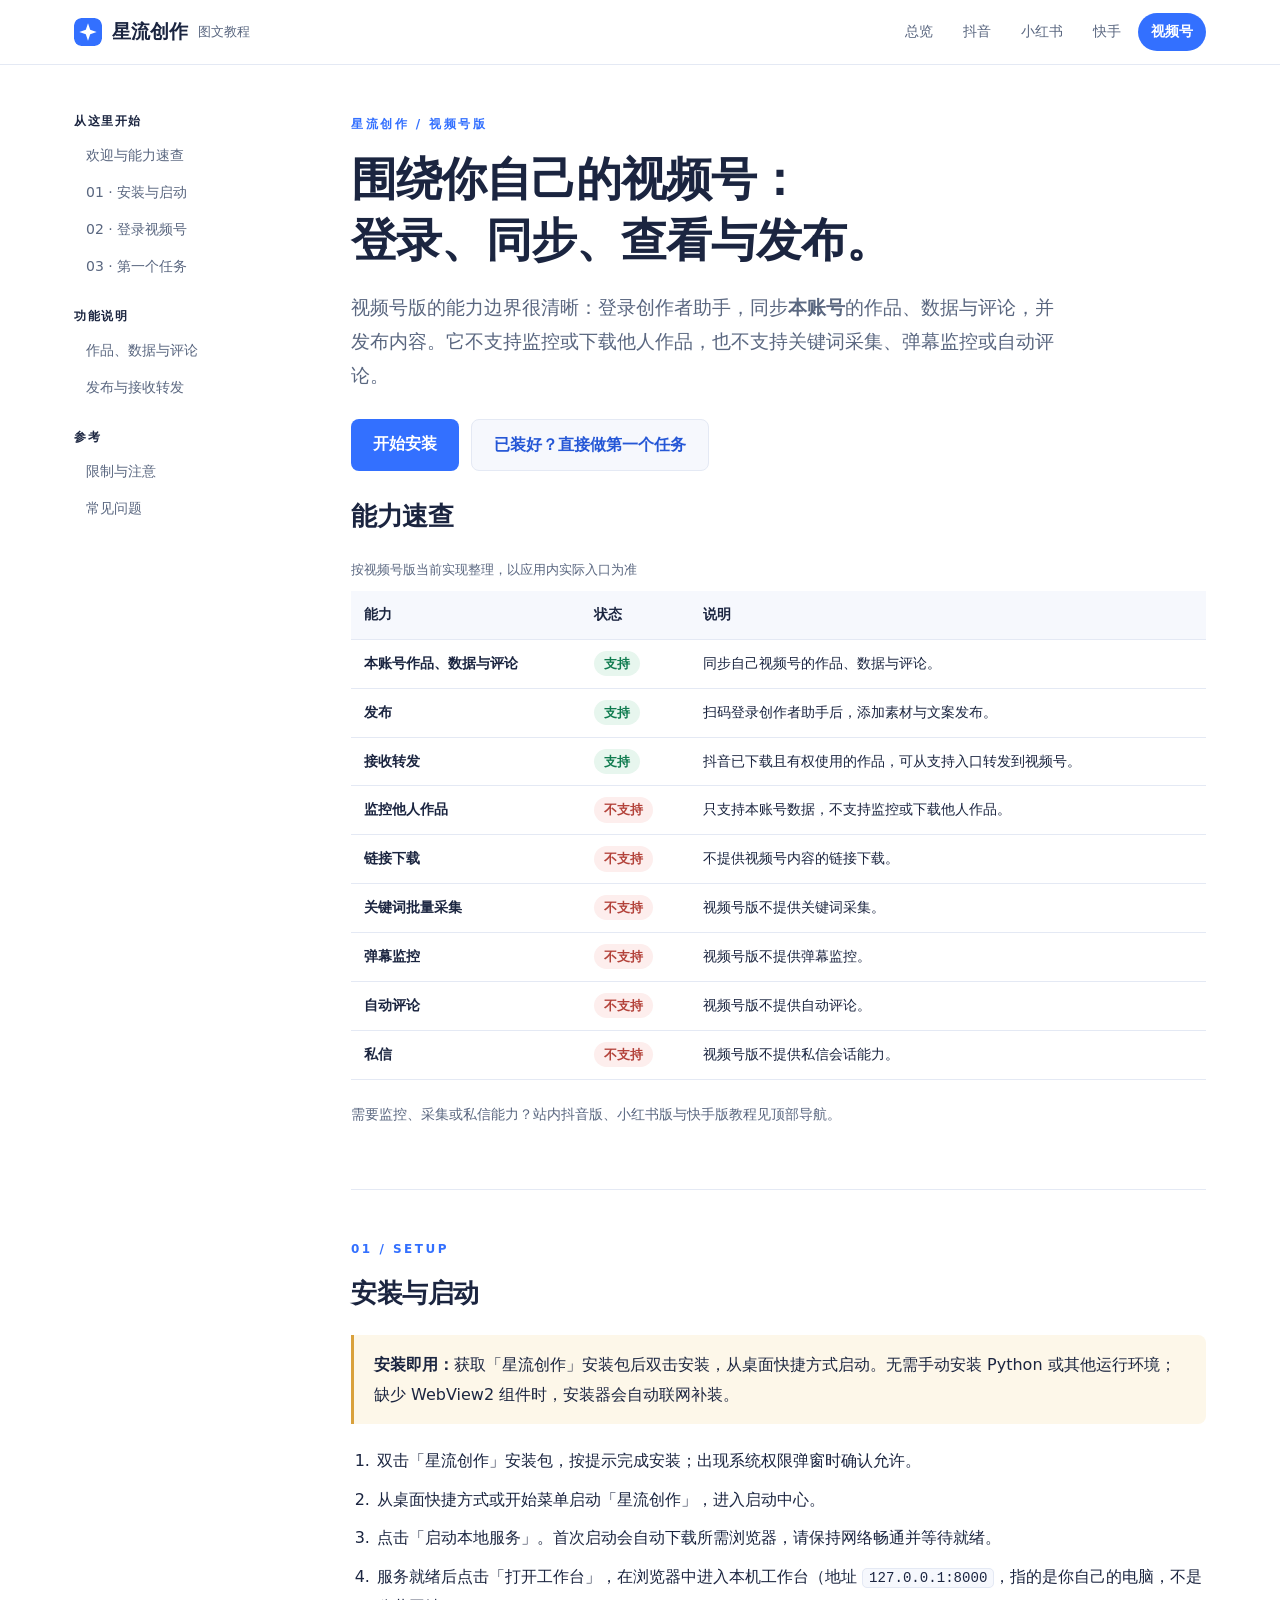
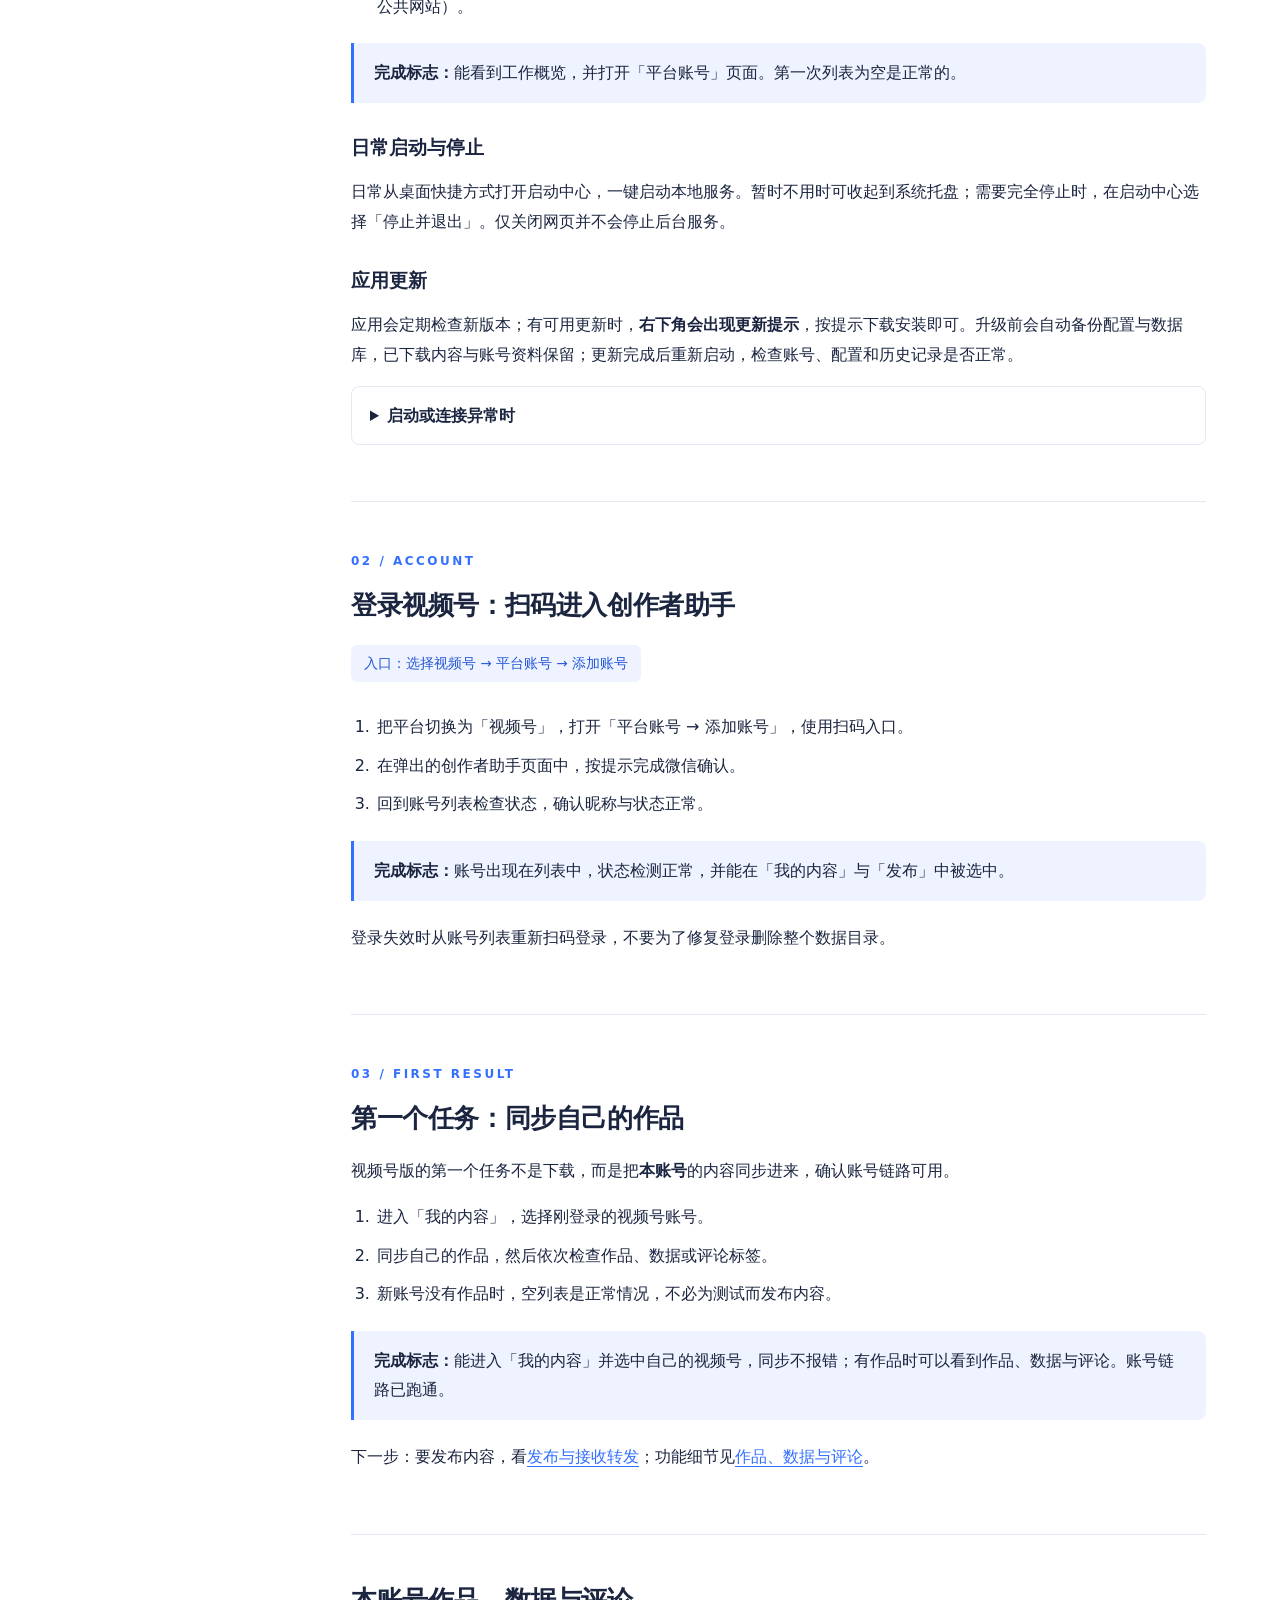
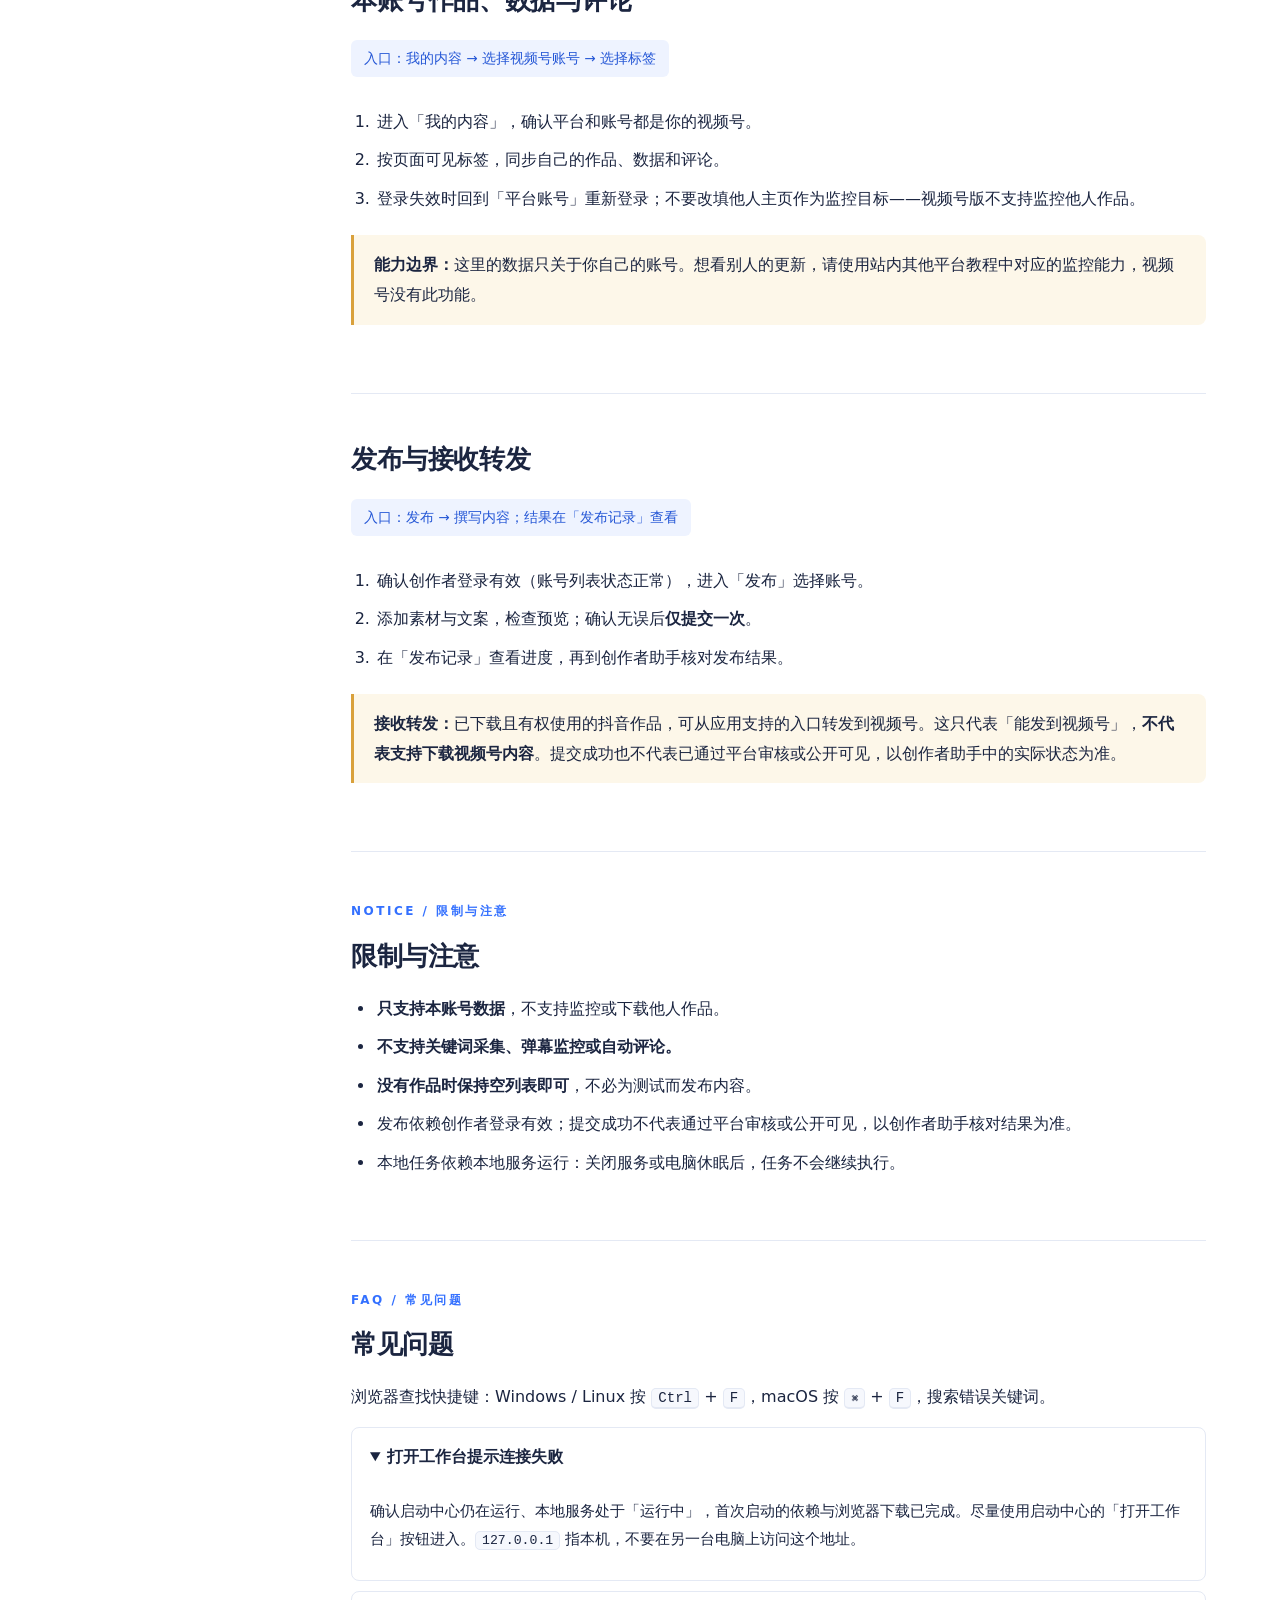
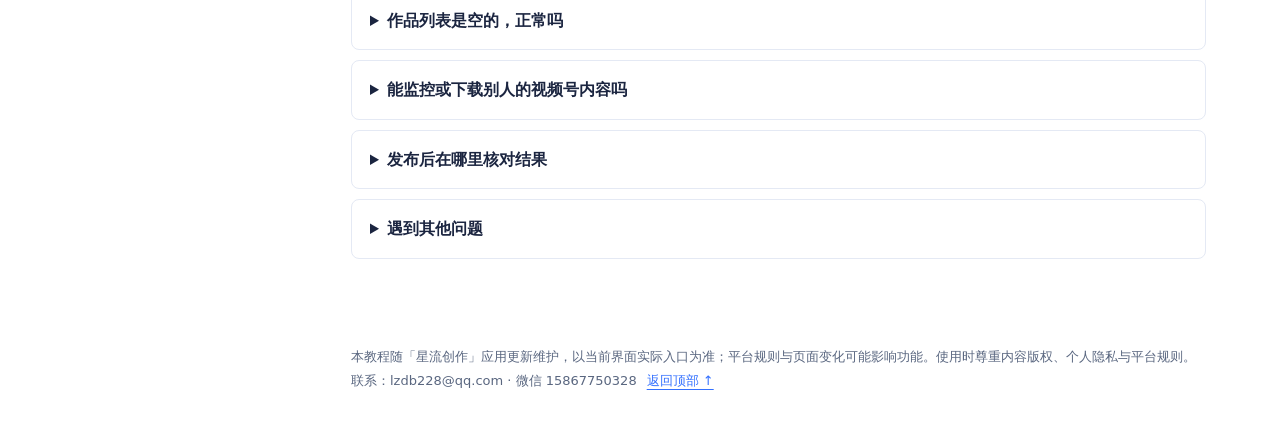
==== channels/index.html @ d93a43da "星流创作分平台图文教程站(总览+小红书/抖音/快手/视频号)" ====
<!doctype html>
<html lang="zh-CN">
<head>
<meta charset="utf-8">
<meta name="viewport" content="width=device-width, initial-scale=1">
<meta name="description" content="星流创作（视频号版）图文教程：安装启动、扫码登录创作者助手、同步本账号作品数据与评论、发布内容与接收抖音作品转发、限制说明与常见问题。">
<title>星流创作·视频号版图文教程</title>
<link rel="stylesheet" href="../assets/style.css">
</head>
<body>
<a class="skip" href="#main">跳到正文</a>
<header class="topbar">
  <div class="topbar-inner">
    <a class="brand" href="../"><svg class="logo" viewBox="0 0 24 24" aria-hidden="true"><rect width="24" height="24" rx="6.5" fill="#3370ff"/><path d="M12 4.6l1.9 5.5 5.5 1.9-5.5 1.9L12 19.4l-1.9-5.5-5.5-1.9 5.5-1.9z" fill="#fff"/></svg>星流创作<em>图文教程</em></a>
    <nav class="site-nav" aria-label="站点导航">
      <a href="../">总览</a>
      <a href="../douyin/">抖音</a>
      <a href="../xhs/">小红书</a>
      <a href="../kuaishou/">快手</a>
      <a href="#welcome" aria-current="page">视频号</a>
    </nav>
  </div>
</header>
<div class="layout">
  <aside>
    <nav class="toc" aria-label="本页目录">
      <p>从这里开始</p>
      <a href="#welcome">欢迎与能力速查</a>
      <a href="#install">01 · 安装与启动</a>
      <a href="#accounts">02 · 登录视频号</a>
      <a href="#first">03 · 第一个任务</a>
      <p>功能说明</p>
      <a href="#my-content">作品、数据与评论</a>
      <a href="#publish">发布与接收转发</a>
      <p>参考</p>
      <a href="#limits">限制与注意</a>
      <a href="#faq">常见问题</a>
    </nav>
  </aside>
  <main id="main">
    <section id="welcome">
      <div class="eyebrow">星流创作 / 视频号版</div>
      <h1>围绕你自己的视频号：<br>登录、同步、查看与发布。</h1>
      <p class="lead">视频号版的能力边界很清晰：登录创作者助手，同步<strong>本账号</strong>的作品、数据与评论，并发布内容。它不支持监控或下载他人作品，也不支持关键词采集、弹幕监控或自动评论。</p>
      <div class="actions"><a href="#install">开始安装</a><a class="ghost" href="#first">已装好？直接做第一个任务</a></div>
      <h2>能力速查</h2>
      <div class="table-scroll">
        <table>
          <caption>按视频号版当前实现整理，以应用内实际入口为准</caption>
          <thead><tr><th scope="col">能力</th><th scope="col">状态</th><th scope="col">说明</th></tr></thead>
          <tbody>
            <tr><th scope="row">本账号作品、数据与评论</th><td><span class="tag yes">支持</span></td><td>同步自己视频号的作品、数据与评论。</td></tr>
            <tr><th scope="row">发布</th><td><span class="tag yes">支持</span></td><td>扫码登录创作者助手后，添加素材与文案发布。</td></tr>
            <tr><th scope="row">接收转发</th><td><span class="tag yes">支持</span></td><td>抖音已下载且有权使用的作品，可从支持入口转发到视频号。</td></tr>
            <tr><th scope="row">监控他人作品</th><td><span class="tag no">不支持</span></td><td>只支持本账号数据，不支持监控或下载他人作品。</td></tr>
            <tr><th scope="row">链接下载</th><td><span class="tag no">不支持</span></td><td>不提供视频号内容的链接下载。</td></tr>
            <tr><th scope="row">关键词批量采集</th><td><span class="tag no">不支持</span></td><td>视频号版不提供关键词采集。</td></tr>
            <tr><th scope="row">弹幕监控</th><td><span class="tag no">不支持</span></td><td>视频号版不提供弹幕监控。</td></tr>
            <tr><th scope="row">自动评论</th><td><span class="tag no">不支持</span></td><td>视频号版不提供自动评论。</td></tr>
            <tr><th scope="row">私信</th><td><span class="tag no">不支持</span></td><td>视频号版不提供私信会话能力。</td></tr>
          </tbody>
        </table>
      </div>
      <p class="hint">需要监控、采集或私信能力？站内抖音版、小红书版与快手版教程见顶部导航。</p>
    </section>

    <section id="install">
      <div class="eyebrow">01 / SETUP</div>
      <h2>安装与启动</h2>
      <div class="note"><p><strong>安装即用：</strong>获取「星流创作」安装包后双击安装，从桌面快捷方式启动。无需手动安装 Python 或其他运行环境；缺少 WebView2 组件时，安装器会自动联网补装。</p></div>
      <ol>
        <li>双击「星流创作」安装包，按提示完成安装；出现系统权限弹窗时确认允许。</li>
        <li>从桌面快捷方式或开始菜单启动「星流创作」，进入启动中心。</li>
        <li>点击「启动本地服务」。首次启动会自动下载所需浏览器，请保持网络畅通并等待就绪。</li>
        <li>服务就绪后点击「打开工作台」，在浏览器中进入本机工作台（地址 <code>127.0.0.1:8000</code>，指的是你自己的电脑，不是公共网站）。</li>
      </ol>
      <div class="success"><p><strong>完成标志：</strong>能看到工作概览，并打开「平台账号」页面。第一次列表为空是正常的。</p></div>
      <h3>日常启动与停止</h3>
      <p>日常从桌面快捷方式打开启动中心，一键启动本地服务。暂时不用时可收起到系统托盘；需要完全停止时，在启动中心选择「停止并退出」。仅关闭网页并不会停止后台服务。</p>
      <h3>应用更新</h3>
      <p>应用会定期检查新版本；有可用更新时，<strong>右下角会出现更新提示</strong>，按提示下载安装即可。升级前会自动备份配置与数据库，已下载内容与账号资料保留；更新完成后重新启动，检查账号、配置和历史记录是否正常。</p>
      <details><summary>启动或连接异常时</summary><p>先在启动中心查看运行记录与诊断信息，确认服务状态；再按<a href="#faq">常见问题</a>排查。仍无法解决时，按文末方式导出运行日志联系我们。</p></details>
    </section>

    <section id="accounts">
      <div class="eyebrow">02 / ACCOUNT</div>
      <h2>登录视频号：扫码进入创作者助手</h2>
      <p class="path">入口：选择视频号 → 平台账号 → 添加账号</p>
      <ol>
        <li>把平台切换为「视频号」，打开「平台账号 → 添加账号」，使用扫码入口。</li>
        <li>在弹出的创作者助手页面中，按提示完成微信确认。</li>
        <li>回到账号列表检查状态，确认昵称与状态正常。</li>
      </ol>
      <div class="success"><p><strong>完成标志：</strong>账号出现在列表中，状态检测正常，并能在「我的内容」与「发布」中被选中。</p></div>
      <p>登录失效时从账号列表重新扫码登录，不要为了修复登录删除整个数据目录。</p>
    </section>

    <section id="first">
      <div class="eyebrow">03 / FIRST RESULT</div>
      <h2>第一个任务：同步自己的作品</h2>
      <p>视频号版的第一个任务不是下载，而是把<strong>本账号</strong>的内容同步进来，确认账号链路可用。</p>
      <ol>
        <li>进入「我的内容」，选择刚登录的视频号账号。</li>
        <li>同步自己的作品，然后依次检查作品、数据或评论标签。</li>
        <li>新账号没有作品时，空列表是正常情况，不必为测试而发布内容。</li>
      </ol>
      <div class="success"><p><strong>完成标志：</strong>能进入「我的内容」并选中自己的视频号，同步不报错；有作品时可以看到作品、数据与评论。账号链路已跑通。</p></div>
      <p>下一步：要发布内容，看<a href="#publish">发布与接收转发</a>；功能细节见<a href="#my-content">作品、数据与评论</a>。</p>
    </section>

    <section id="my-content">
      <h2>本账号作品、数据与评论</h2>
      <p class="path">入口：我的内容 → 选择视频号账号 → 选择标签</p>
      <ol>
        <li>进入「我的内容」，确认平台和账号都是你的视频号。</li>
        <li>按页面可见标签，同步自己的作品、数据和评论。</li>
        <li>登录失效时回到「平台账号」重新登录；不要改填他人主页作为监控目标——视频号版不支持监控他人作品。</li>
      </ol>
      <div class="note"><p><strong>能力边界：</strong>这里的数据只关于你自己的账号。想看别人的更新，请使用站内其他平台教程中对应的监控能力，视频号没有此功能。</p></div>
    </section>

    <section id="publish">
      <h2>发布与接收转发</h2>
      <p class="path">入口：发布 → 撰写内容；结果在「发布记录」查看</p>
      <ol>
        <li>确认创作者登录有效（账号列表状态正常），进入「发布」选择账号。</li>
        <li>添加素材与文案，检查预览；确认无误后<strong>仅提交一次</strong>。</li>
        <li>在「发布记录」查看进度，再到创作者助手核对发布结果。</li>
      </ol>
      <div class="note"><p><strong>接收转发：</strong>已下载且有权使用的抖音作品，可从应用支持的入口转发到视频号。这只代表「能发到视频号」，<strong>不代表支持下载视频号内容</strong>。提交成功也不代表已通过平台审核或公开可见，以创作者助手中的实际状态为准。</p></div>
    </section>

    <section id="limits">
      <div class="eyebrow">NOTICE / 限制与注意</div>
      <h2>限制与注意</h2>
      <ul>
        <li><strong>只支持本账号数据</strong>，不支持监控或下载他人作品。</li>
        <li><strong>不支持关键词采集、弹幕监控或自动评论。</strong></li>
        <li><strong>没有作品时保持空列表即可</strong>，不必为测试而发布内容。</li>
        <li>发布依赖创作者登录有效；提交成功不代表通过平台审核或公开可见，以创作者助手核对结果为准。</li>
        <li>本地任务依赖本地服务运行：关闭服务或电脑休眠后，任务不会继续执行。</li>
      </ul>
    </section>

    <section id="faq">
      <div class="eyebrow">FAQ / 常见问题</div>
      <h2>常见问题</h2>
      <p>浏览器查找快捷键：Windows / Linux 按 <kbd>Ctrl</kbd> + <kbd>F</kbd>，macOS 按 <kbd>⌘</kbd> + <kbd>F</kbd>，搜索错误关键词。</p>
      <details open><summary>打开工作台提示连接失败</summary><p>确认启动中心仍在运行、本地服务处于「运行中」，首次启动的依赖与浏览器下载已完成。尽量使用启动中心的「打开工作台」按钮进入。<code>127.0.0.1</code> 指本机，不要在另一台电脑上访问这个地址。</p></details>
      <details><summary>作品列表是空的，正常吗</summary><p>正常。视频号版只同步本账号内容；新账号或还没有发布过作品时，空列表就是真实状态，不必为测试而发布内容。登录失效时重新扫码登录即可。</p></details>
      <details><summary>能监控或下载别人的视频号内容吗</summary><p>不能。视频号版只支持本账号的作品、数据与评论，不提供他人作品的监控或下载；关键词采集、弹幕监控与自动评论也不在支持范围内。</p></details>
      <details><summary>发布后在哪里核对结果</summary><p>在「发布记录」查看进度，并到微信「创作者助手」核对作品与审核状态；提示「结果待确认」时先核对，不要重复提交，以免重复发布。</p></details>
      <details><summary>遇到其他问题</summary><p>打开<strong>设置 → 运行日志</strong>，导出日志文件，连同系统版本、星流创作版本与复现步骤，发送至邮箱 <strong>lzdb228@qq.com</strong>，或添加微信 <strong>15867750328</strong>。发送前注意隐藏 Cookie、Token、手机号与带签名参数的链接。</p></details>
    </section>

    <footer>本教程随「星流创作」应用更新维护，以当前界面实际入口为准；平台规则与页面变化可能影响功能。使用时尊重内容版权、个人隐私与平台规则。联系：lzdb228@qq.com · 微信 15867750328<a href="#welcome">返回顶部 ↑</a></footer>
  </main>
</div>
</body>
</html>
---- assets/style.css ----
/* 星流创作 · 图文教程站 · 共享样式 */
:root{
  color-scheme:light;
  --brand:#3370ff;
  --brand-dark:#2557d6;
  --brand-soft:#eef3ff;
  --ink:#1b2540;
  --muted:#5a6780;
  --line:#e4e9f4;
  --paper:#fff;
  --soft:#f6f8fd;
  --warn-line:#d9a13c;
  --warn-bg:#fdf7e9;
}
*{box-sizing:border-box}
html{scroll-behavior:smooth;scroll-padding-top:88px}
body{margin:0;background:var(--paper);color:var(--ink);font-family:system-ui,-apple-system,"Segoe UI","Microsoft YaHei",sans-serif;font-size:16px;line-height:1.85}
a{color:var(--brand);text-underline-offset:4px}
a:hover{color:var(--brand-dark);text-decoration-thickness:2px}
a:focus-visible,summary:focus-visible{outline:3px solid var(--brand);outline-offset:3px;border-radius:4px}
code,kbd{font-family:Consolas,"SFMono-Regular",Menlo,monospace;font-size:.88em;background:var(--soft);border:1px solid var(--line);padding:1px 6px;border-radius:5px;overflow-wrap:anywhere}
kbd{border-bottom-width:2px}
pre{padding:16px 20px;background:#17203a;color:#e8edfb;border-radius:9px;overflow:auto;line-height:1.8}
pre code{background:transparent;border:0;color:inherit;padding:0;overflow-wrap:normal}
.skip{position:absolute;left:-999px;top:0;z-index:50;background:var(--paper);padding:10px 16px;border:2px solid var(--brand)}
.skip:focus{left:12px;top:12px}

/* 顶部固定导航 */
.topbar{position:sticky;top:0;z-index:20;background:rgba(255,255,255,.94);border-bottom:1px solid var(--line);backdrop-filter:blur(8px)}
.topbar-inner{max-width:1180px;margin:0 auto;display:flex;align-items:center;justify-content:space-between;gap:12px 20px;padding:10px 24px;min-height:64px}
.brand{display:flex;align-items:center;gap:10px;font-weight:800;font-size:19px;color:var(--ink);text-decoration:none;white-space:nowrap}
.brand:hover{color:var(--brand-dark)}
.brand .logo{width:28px;height:28px;flex:none;border-radius:7px}
.brand em{font-style:normal;font-weight:500;font-size:13px;color:var(--muted)}
.site-nav{display:flex;align-items:center;gap:4px;flex-wrap:wrap;font-size:14px}
.site-nav a{padding:6px 13px;border-radius:999px;text-decoration:none;color:var(--muted);font-weight:500;white-space:nowrap}
.site-nav a:hover{color:var(--brand);background:var(--brand-soft)}
.site-nav a[aria-current="page"]{color:#fff;background:var(--brand);font-weight:600}

/* 版心 */
.wrap{max-width:980px;margin:0 auto;padding:0 24px}
.layout{max-width:1180px;margin:0 auto;display:grid;grid-template-columns:225px minmax(0,1fr);gap:52px;padding:0 24px}
main{min-width:0;padding-bottom:44px}

/* 平台页目录 */
.toc{position:sticky;top:88px;align-self:start;max-height:calc(100vh - 110px);overflow-y:auto;padding:22px 12px 26px 0;font-size:14px}
.toc p{margin:20px 0 6px;font-size:12px;font-weight:700;letter-spacing:1.5px;color:var(--ink)}
.toc p:first-child{margin-top:0}
.toc a{display:block;padding:5px 10px;margin:1px 0;text-decoration:none;color:var(--muted);border-left:2px solid transparent;border-radius:0 6px 6px 0}
.toc a:hover{color:var(--brand);background:var(--soft);border-color:var(--brand)}

/* 版式 */
section{padding:46px 0;border-bottom:1px solid var(--line);scroll-margin-top:12px}
section:last-of-type{border-bottom:0}
.hero{padding-top:58px}
.eyebrow{margin:2px 0 14px;color:var(--brand);font-size:12px;font-weight:750;letter-spacing:2.5px}
h1{font-size:clamp(30px,4.4vw,46px);line-height:1.32;letter-spacing:-1px;margin:14px 0 20px}
h2{font-size:26px;line-height:1.5;letter-spacing:-.4px;margin:0 0 18px}
h3{font-size:18.5px;margin:28px 0 10px}
p{margin:12px 0 16px}
.lead{font-size:18.5px;color:var(--muted);max-width:720px}
.hint{font-size:13.5px;color:var(--muted)}
.path{display:inline-block;margin:2px 0 14px;font-size:13.5px;color:var(--brand-dark);background:var(--brand-soft);border-radius:6px;padding:6px 13px}
.actions{display:flex;flex-wrap:wrap;gap:12px;margin:26px 0}
.actions a{display:inline-block;padding:10px 22px;border-radius:8px;background:var(--brand);color:#fff;text-decoration:none;font-weight:650}
.actions a:hover{background:var(--brand-dark);color:#fff}
.actions a.ghost{background:var(--soft);color:var(--brand-dark);border:1px solid var(--line)}
.actions a.ghost:hover{border-color:var(--brand)}
.note,.success{margin:22px 0;padding:15px 20px;border-radius:0 8px 8px 0}
.note{border-left:3px solid var(--warn-line);background:var(--warn-bg)}
.success{border-left:3px solid var(--brand);background:var(--brand-soft)}
.note>p:first-child,.success>p:first-child{margin-top:0}
.note>p:last-child,.success>p:last-child{margin-bottom:0}
ol,ul{padding-left:24px}
li{margin:9px 0;padding-left:2px}
dl.terms{display:grid;grid-template-columns:120px 1fr;gap:12px 18px;margin:22px 0}
dl.terms dt{font-weight:700}
dl.terms dd{margin:0;color:var(--muted)}

/* 表格与标记 */
.table-scroll{overflow-x:auto;margin:22px 0}
table{border-collapse:collapse;width:100%;font-size:14px;min-width:520px}
caption{text-align:left;color:var(--muted);font-size:13px;padding-bottom:9px}
th,td{padding:11px 13px;text-align:left;border-bottom:1px solid var(--line);vertical-align:top}
thead th{background:var(--soft);font-weight:650}
tbody th{font-weight:600;white-space:nowrap}
.tag{display:inline-block;font-size:12.5px;font-weight:650;border-radius:999px;padding:1px 10px;white-space:nowrap}
.tag.yes{color:#0f7b4f;background:#e7f6ee}
.tag.no{color:#b3423a;background:#fdeeed}
.cell-note{display:block;font-size:12.5px;color:var(--muted);margin-top:4px}

/* 折叠面板(常见问题) */
details{border:1px solid var(--line);border-radius:8px;margin:10px 0;padding:0 18px;background:#fff}
summary{padding:14px 0;cursor:pointer;font-weight:600}
details[open]{padding-bottom:10px}
details p{font-size:15px}

/* 总览页平台卡片 */
.platform-grid{display:grid;grid-template-columns:repeat(2,minmax(0,1fr));gap:16px;margin:30px 0}
.platform-card{display:flex;gap:16px;align-items:flex-start;padding:22px;border:1px solid var(--line);border-radius:12px;background:var(--soft);text-decoration:none;color:var(--ink)}
.platform-card:hover{border-color:var(--brand);box-shadow:0 6px 18px rgba(51,112,255,.12)}
.platform-card .icon{flex:none;width:46px;height:46px;border-radius:11px;background:var(--brand);color:#fff;display:flex;align-items:center;justify-content:center}
.platform-card .icon svg{width:24px;height:24px}
.platform-card .card-body{min-width:0}
.platform-card strong{display:block;font-size:19px;margin-bottom:3px}
.platform-card .desc{display:block;font-size:14px;color:var(--muted);line-height:1.7}
.platform-card .go{display:block;margin-top:8px;font-size:14px;font-weight:650;color:var(--brand)}

footer{padding-top:30px;font-size:13px;color:var(--muted)}
footer a{margin-left:10px}

/* 响应式 */
@media(max-width:920px){
  .layout{display:block}
  .toc{position:static;max-height:none;display:flex;flex-wrap:wrap;gap:4px 6px;padding:16px 0 20px;border-bottom:1px solid var(--line)}
  .toc p{flex-basis:100%;margin:12px 0 2px}
  .toc a{background:var(--soft);border:0;border-radius:6px;padding:5px 9px;font-size:13px}
}
@media(max-width:680px){
  html{scroll-padding-top:150px}
  .topbar-inner{flex-direction:column;align-items:flex-start;gap:8px;padding:12px 20px}
  .platform-grid{grid-template-columns:1fr}
  section{padding:34px 0}
  h2{font-size:22px}
  .lead{font-size:17px}
  dl.terms{grid-template-columns:1fr;gap:2px 0}
  dl.terms dd{margin-bottom:12px}
  .actions{flex-direction:column;align-items:stretch}
  table{min-width:460px}
}
@media print{
  .topbar,.toc,.actions,.skip{display:none}
  .layout,.wrap{display:block;max-width:none;padding:0}
  section{padding:18px 0}
  details{break-inside:avoid}
  pre{white-space:pre-wrap}
  a{color:inherit}
}
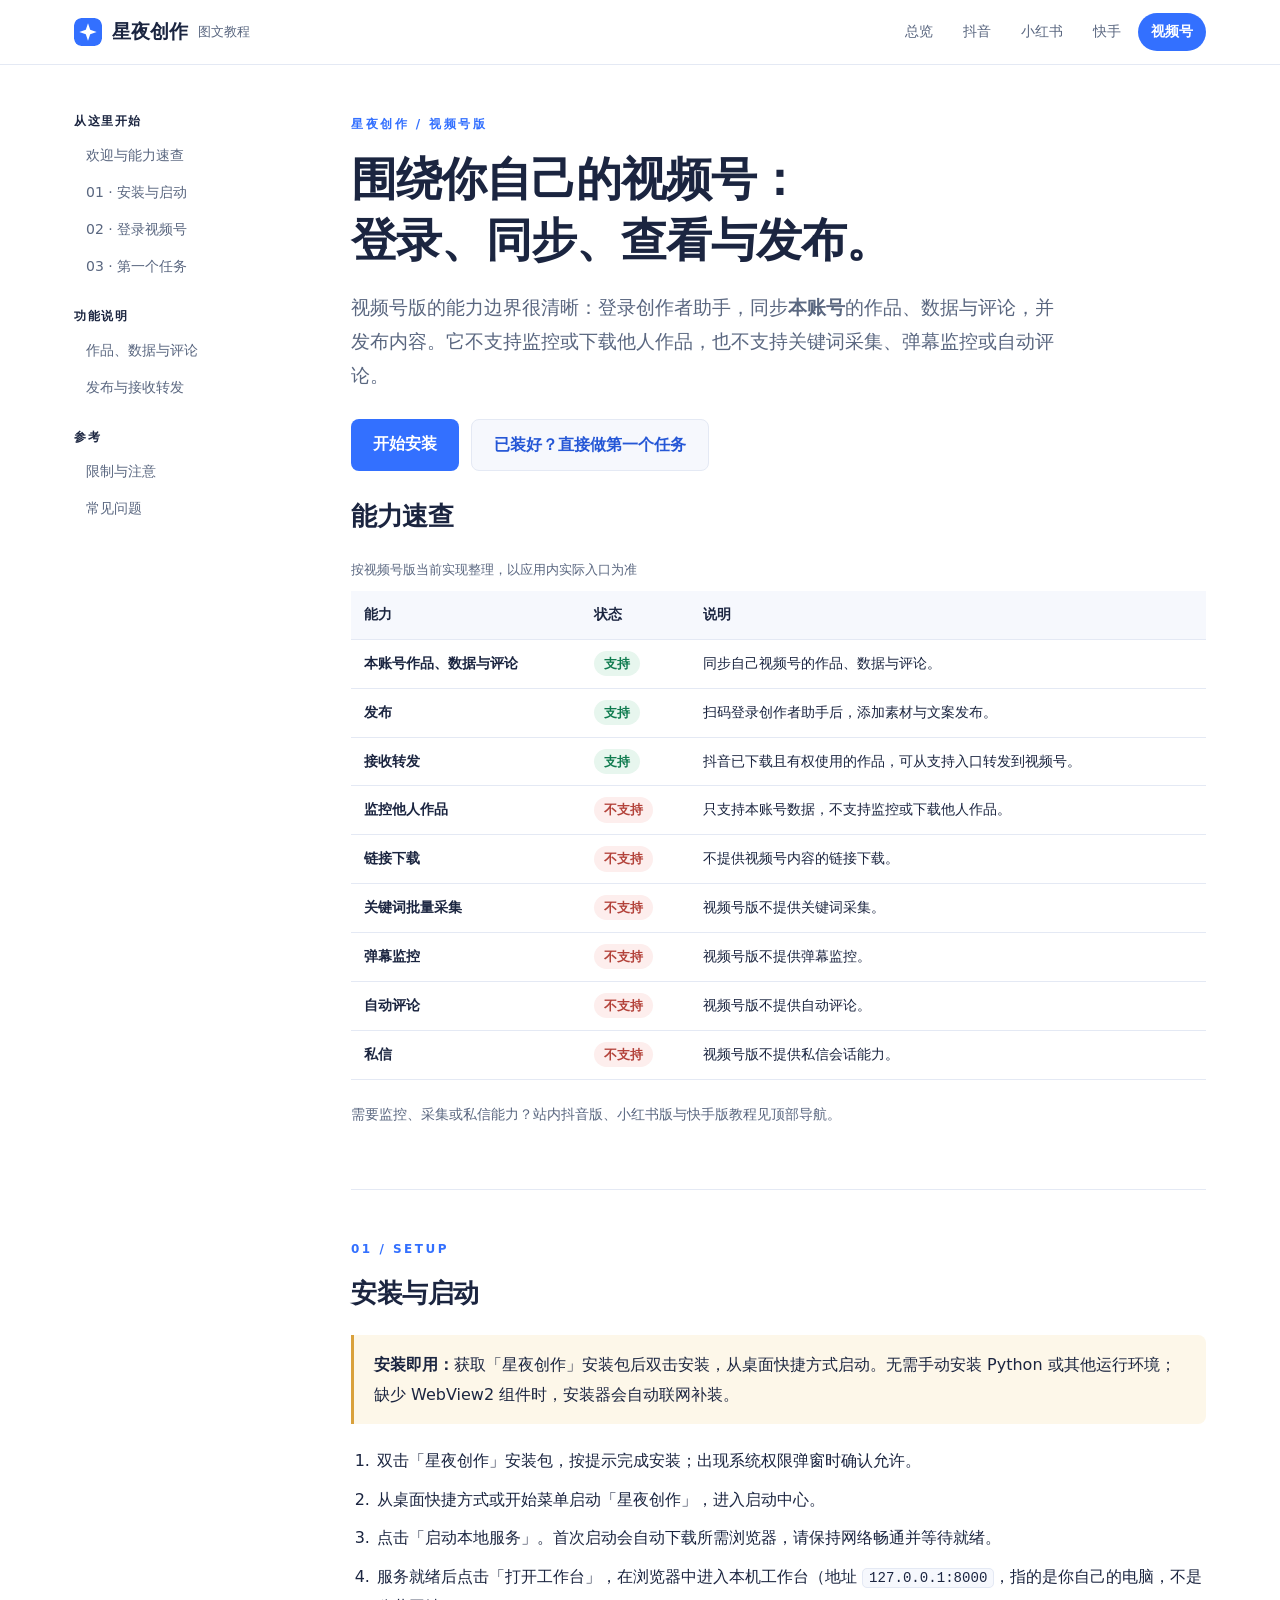
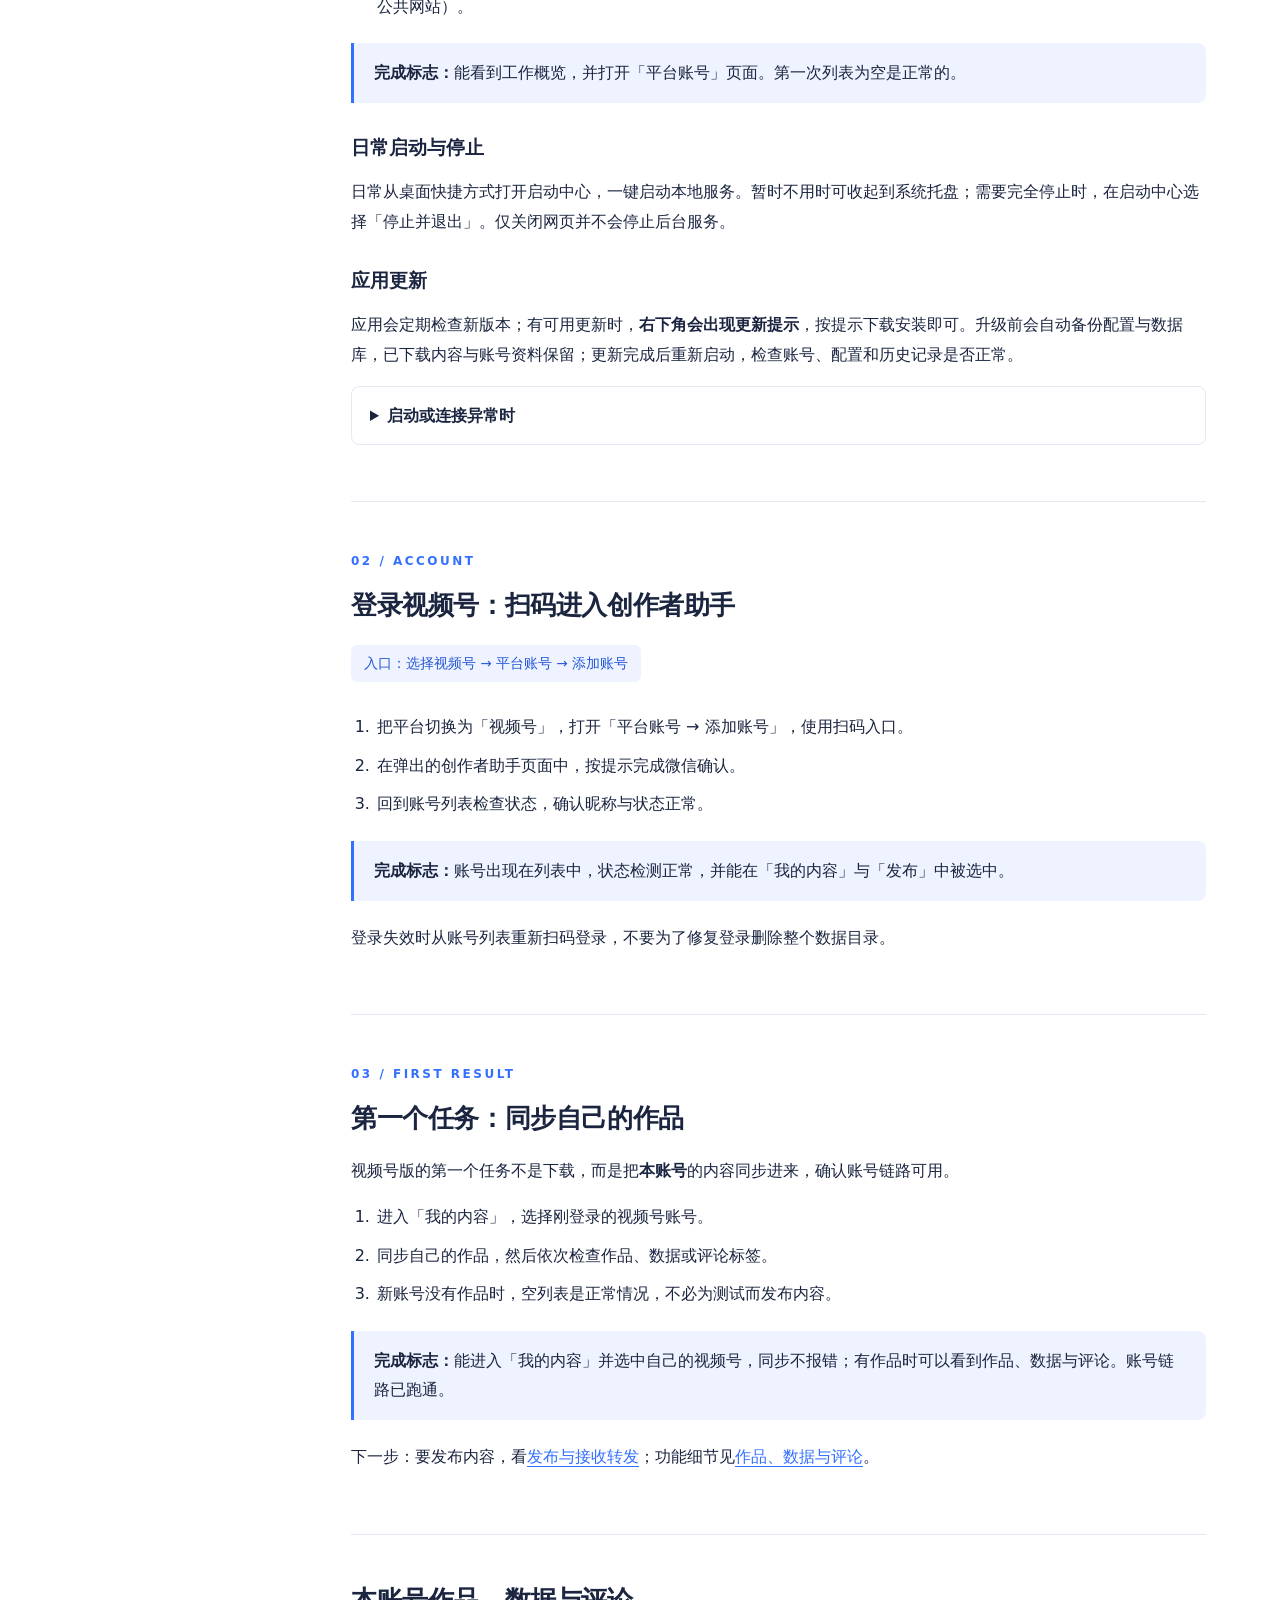
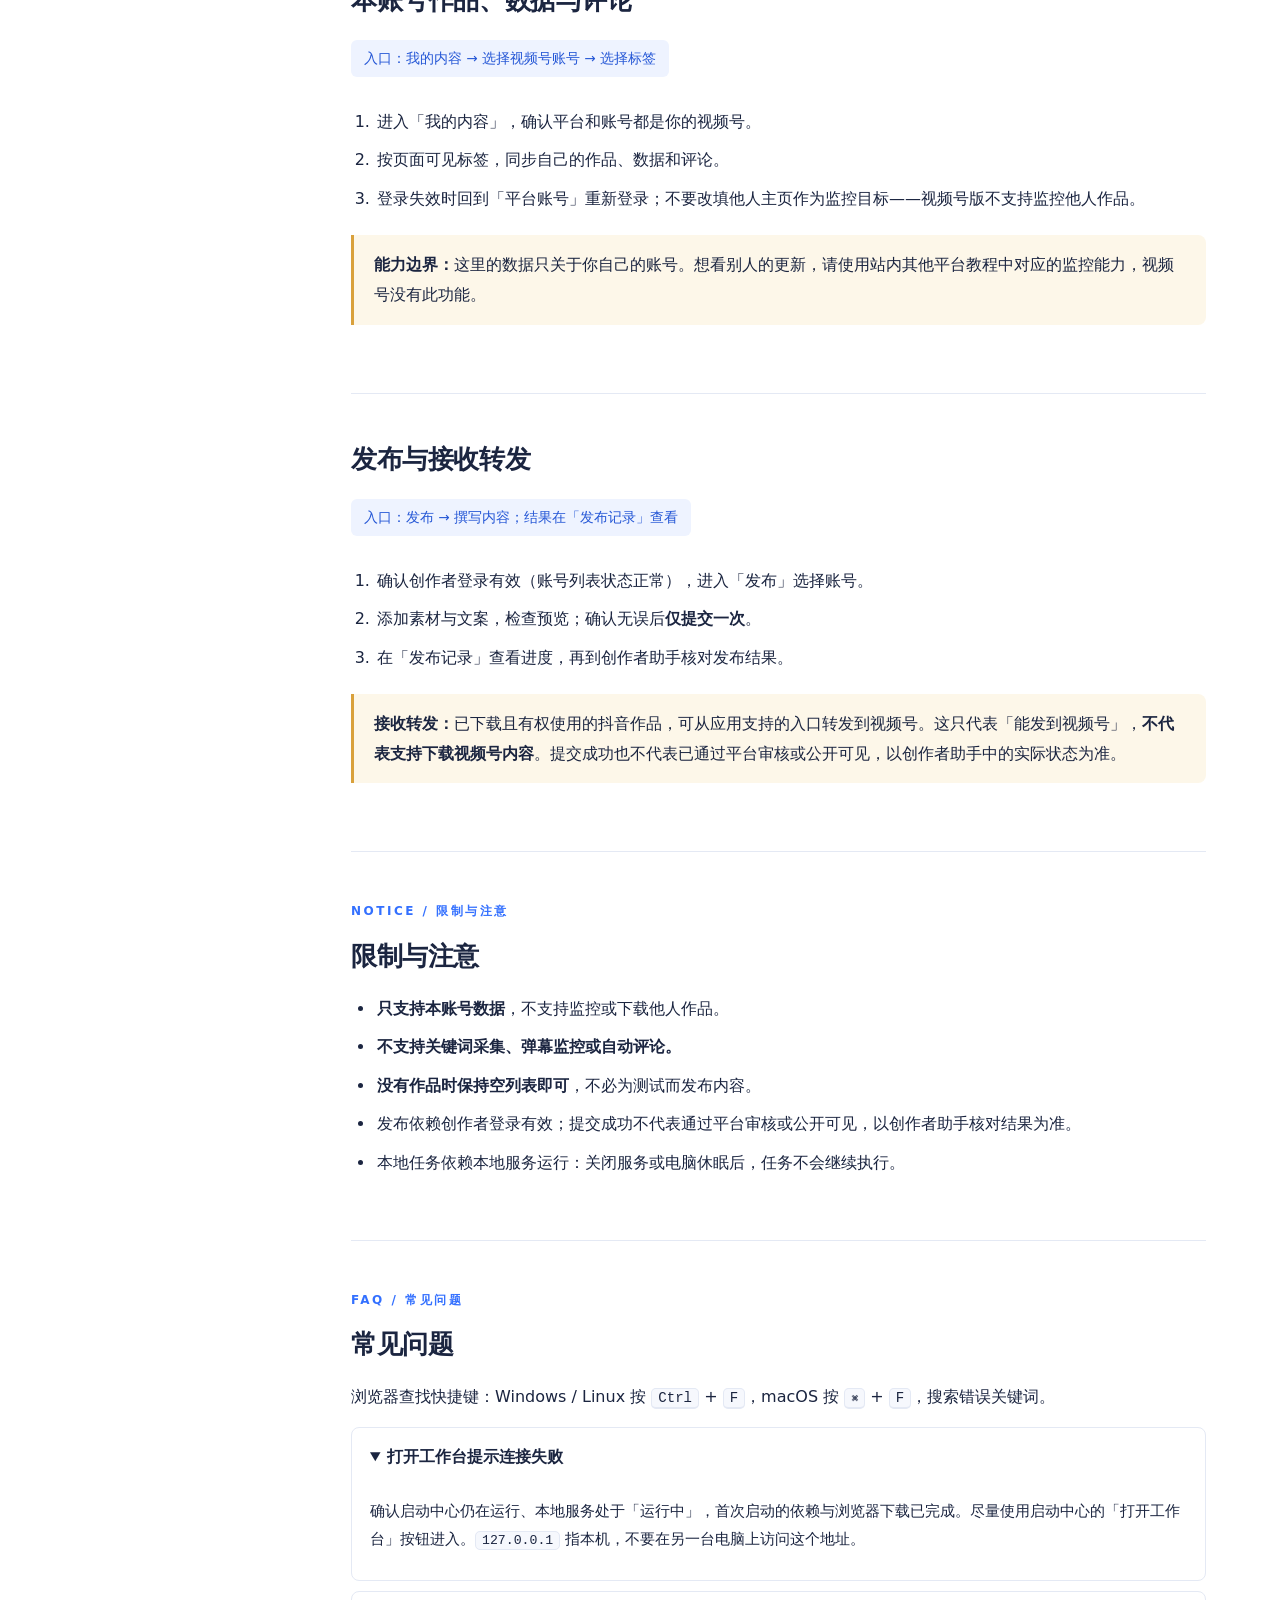
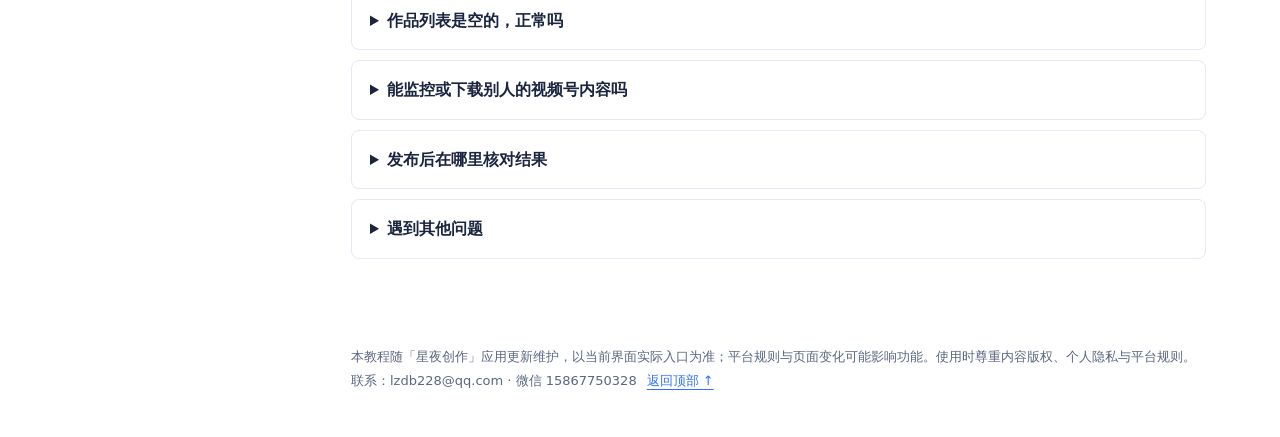
==== commit df31e5f4: "品牌切换:星流创作→星夜创作(同步 brain 正本 64ee8155f)" ====
--- a/channels/index.html
+++ b/channels/index.html
@@ -3,15 +3,15 @@
 <head>
 <meta charset="utf-8">
 <meta name="viewport" content="width=device-width, initial-scale=1">
-<meta name="description" content="星流创作（视频号版）图文教程：安装启动、扫码登录创作者助手、同步本账号作品数据与评论、发布内容与接收抖音作品转发、限制说明与常见问题。">
-<title>星流创作·视频号版图文教程</title>
+<meta name="description" content="星夜创作（视频号版）图文教程：安装启动、扫码登录创作者助手、同步本账号作品数据与评论、发布内容与接收抖音作品转发、限制说明与常见问题。">
+<title>星夜创作·视频号版图文教程</title>
 <link rel="stylesheet" href="../assets/style.css">
 </head>
 <body>
 <a class="skip" href="#main">跳到正文</a>
 <header class="topbar">
   <div class="topbar-inner">
-    <a class="brand" href="../"><svg class="logo" viewBox="0 0 24 24" aria-hidden="true"><rect width="24" height="24" rx="6.5" fill="#3370ff"/><path d="M12 4.6l1.9 5.5 5.5 1.9-5.5 1.9L12 19.4l-1.9-5.5-5.5-1.9 5.5-1.9z" fill="#fff"/></svg>星流创作<em>图文教程</em></a>
+    <a class="brand" href="../"><svg class="logo" viewBox="0 0 24 24" aria-hidden="true"><rect width="24" height="24" rx="6.5" fill="#3370ff"/><path d="M12 4.6l1.9 5.5 5.5 1.9-5.5 1.9L12 19.4l-1.9-5.5-5.5-1.9 5.5-1.9z" fill="#fff"/></svg>星夜创作<em>图文教程</em></a>
     <nav class="site-nav" aria-label="站点导航">
       <a href="../">总览</a>
       <a href="../douyin/">抖音</a>
@@ -39,7 +39,7 @@
   </aside>
   <main id="main">
     <section id="welcome">
-      <div class="eyebrow">星流创作 / 视频号版</div>
+      <div class="eyebrow">星夜创作 / 视频号版</div>
       <h1>围绕你自己的视频号：<br>登录、同步、查看与发布。</h1>
       <p class="lead">视频号版的能力边界很清晰：登录创作者助手，同步<strong>本账号</strong>的作品、数据与评论，并发布内容。它不支持监控或下载他人作品，也不支持关键词采集、弹幕监控或自动评论。</p>
       <div class="actions"><a href="#install">开始安装</a><a class="ghost" href="#first">已装好？直接做第一个任务</a></div>
@@ -67,10 +67,10 @@
     <section id="install">
       <div class="eyebrow">01 / SETUP</div>
       <h2>安装与启动</h2>
-      <div class="note"><p><strong>安装即用：</strong>获取「星流创作」安装包后双击安装，从桌面快捷方式启动。无需手动安装 Python 或其他运行环境；缺少 WebView2 组件时，安装器会自动联网补装。</p></div>
+      <div class="note"><p><strong>安装即用：</strong>获取「星夜创作」安装包后双击安装，从桌面快捷方式启动。无需手动安装 Python 或其他运行环境；缺少 WebView2 组件时，安装器会自动联网补装。</p></div>
       <ol>
-        <li>双击「星流创作」安装包，按提示完成安装；出现系统权限弹窗时确认允许。</li>
-        <li>从桌面快捷方式或开始菜单启动「星流创作」，进入启动中心。</li>
+        <li>双击「星夜创作」安装包，按提示完成安装；出现系统权限弹窗时确认允许。</li>
+        <li>从桌面快捷方式或开始菜单启动「星夜创作」，进入启动中心。</li>
         <li>点击「启动本地服务」。首次启动会自动下载所需浏览器，请保持网络畅通并等待就绪。</li>
         <li>服务就绪后点击「打开工作台」，在浏览器中进入本机工作台（地址 <code>127.0.0.1:8000</code>，指的是你自己的电脑，不是公共网站）。</li>
       </ol>
@@ -150,10 +150,10 @@
       <details><summary>作品列表是空的，正常吗</summary><p>正常。视频号版只同步本账号内容；新账号或还没有发布过作品时，空列表就是真实状态，不必为测试而发布内容。登录失效时重新扫码登录即可。</p></details>
       <details><summary>能监控或下载别人的视频号内容吗</summary><p>不能。视频号版只支持本账号的作品、数据与评论，不提供他人作品的监控或下载；关键词采集、弹幕监控与自动评论也不在支持范围内。</p></details>
       <details><summary>发布后在哪里核对结果</summary><p>在「发布记录」查看进度，并到微信「创作者助手」核对作品与审核状态；提示「结果待确认」时先核对，不要重复提交，以免重复发布。</p></details>
-      <details><summary>遇到其他问题</summary><p>打开<strong>设置 → 运行日志</strong>，导出日志文件，连同系统版本、星流创作版本与复现步骤，发送至邮箱 <strong>lzdb228@qq.com</strong>，或添加微信 <strong>15867750328</strong>。发送前注意隐藏 Cookie、Token、手机号与带签名参数的链接。</p></details>
+      <details><summary>遇到其他问题</summary><p>打开<strong>设置 → 运行日志</strong>，导出日志文件，连同系统版本、星夜创作版本与复现步骤，发送至邮箱 <strong>lzdb228@qq.com</strong>，或添加微信 <strong>15867750328</strong>。发送前注意隐藏 Cookie、Token、手机号与带签名参数的链接。</p></details>
     </section>
 
-    <footer>本教程随「星流创作」应用更新维护，以当前界面实际入口为准；平台规则与页面变化可能影响功能。使用时尊重内容版权、个人隐私与平台规则。联系：lzdb228@qq.com · 微信 15867750328<a href="#welcome">返回顶部 ↑</a></footer>
+    <footer>本教程随「星夜创作」应用更新维护，以当前界面实际入口为准；平台规则与页面变化可能影响功能。使用时尊重内容版权、个人隐私与平台规则。联系：lzdb228@qq.com · 微信 15867750328<a href="#welcome">返回顶部 ↑</a></footer>
   </main>
 </div>
 </body>
--- a/assets/style.css
+++ b/assets/style.css
@@ -1,4 +1,4 @@
-/* 星流创作 · 图文教程站 · 共享样式 */
+/* 星夜创作 · 图文教程站 · 共享样式 */
 :root{
   color-scheme:light;
   --brand:#3370ff;
